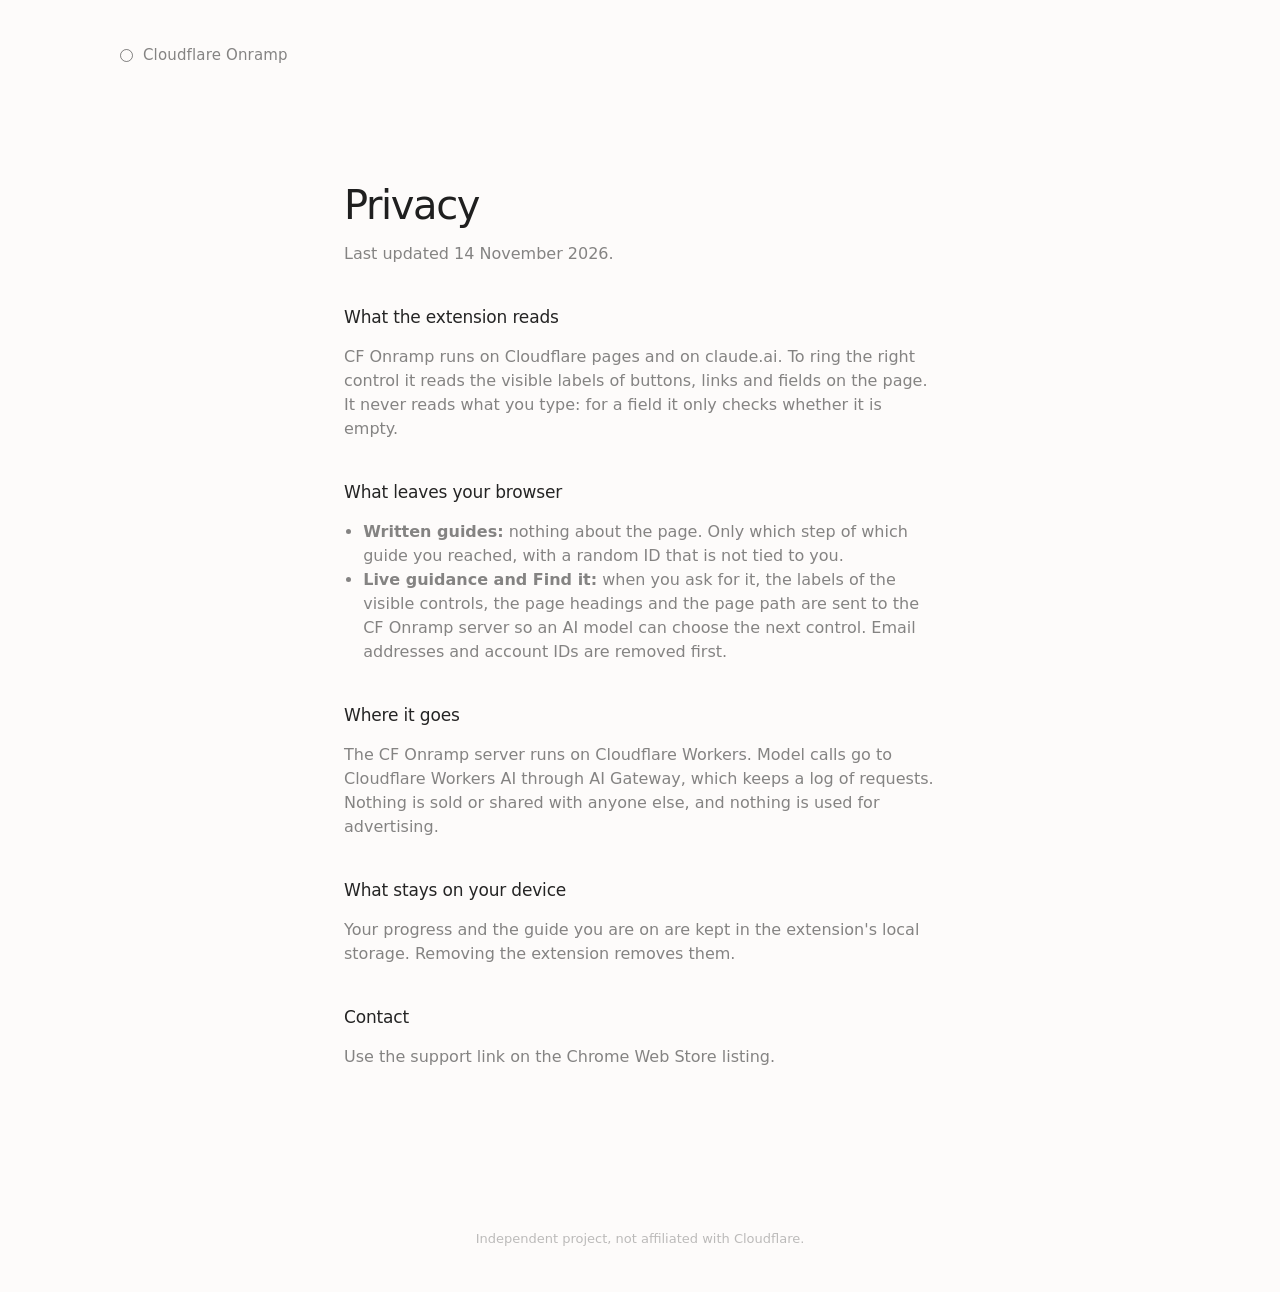
==== privacy.html @ 6c9c7704 "Publish site" ====
<!doctype html>
<html lang="en">
<head>
<meta charset="utf-8">
<meta name="viewport" content="width=device-width, initial-scale=1">
<meta name="color-scheme" content="light">
<title>Privacy | Cloudflare Onramp</title>
<link rel="icon" href="icons/icon128.png">
<link rel="stylesheet" href="site.css">
</head>
<body>
<header class="nav"><a class="brand" href="./"><span class="o"></span>Cloudflare Onramp</a></header>
<main class="doc">
  <h1>Privacy</h1>
  <p>Last updated 14 November 2026.</p>
  <h2>What the extension reads</h2>
  <p>CF Onramp runs on Cloudflare pages and on claude.ai. To ring the right control it reads the visible labels of buttons, links and fields on the page. It never reads what you type: for a field it only checks whether it is empty.</p>
  <h2>What leaves your browser</h2>
  <ul>
    <li><strong>Written guides:</strong> nothing about the page. Only which step of which guide you reached, with a random ID that is not tied to you.</li>
    <li><strong>Live guidance and Find it:</strong> when you ask for it, the labels of the visible controls, the page headings and the page path are sent to the CF Onramp server so an AI model can choose the next control. Email addresses and account IDs are removed first.</li>
  </ul>
  <h2>Where it goes</h2>
  <p>The CF Onramp server runs on Cloudflare Workers. Model calls go to Cloudflare Workers AI through AI Gateway, which keeps a log of requests. Nothing is sold or shared with anyone else, and nothing is used for advertising.</p>
  <h2>What stays on your device</h2>
  <p>Your progress and the guide you are on are kept in the extension's local storage. Removing the extension removes them.</p>
  <h2>Contact</h2>
  <p>Use the support link on the Chrome Web Store listing.</p>
</main>
<footer>Independent project, not affiliated with Cloudflare.</footer>
</body>
</html>
---- site.css ----
/* Light, quiet, one object on the page. Warm white paper, regular-weight type, text at 80% black, hairlines, no accent colour. */
:root {
  --paper: #fdfbfa; --raised: #fff; --ink: rgba(0, 0, 0, .82); --muted: rgba(0, 0, 0, .48); --faint: rgba(0, 0, 0, .26); --hair: rgba(0, 0, 0, .08); --fill: rgba(0, 0, 0, .045);
  --blue: #2f6fde;
  --lift: 0 0 0 .5px rgba(0, 0, 0, .08), 0 1px 2px rgba(0, 0, 0, .04), 0 30px 80px rgba(60, 50, 40, .12);
  --ringed: 0 0 0 1.5px #fff, 0 0 0 3px rgba(0, 0, 0, .3), 0 0 0 8px rgba(255, 255, 255, .7), 0 10px 26px rgba(0, 0, 0, .16);
  color-scheme: light;
}
* { box-sizing: border-box; }
html { -webkit-text-size-adjust: 100%; }
body { margin: 0; background: var(--paper); color: var(--ink); font: 400 16px/1.5 -apple-system, BlinkMacSystemFont, "SF Pro Text", "Inter", "Helvetica Neue", system-ui, sans-serif; -webkit-font-smoothing: antialiased; }
a { color: inherit; }
button { font: inherit; color: inherit; }
:focus-visible { outline: 1.5px solid rgba(0, 0, 0, .5); outline-offset: 3px; border-radius: 6px; }

/* nav: two quiet words, well clear of the top edge */
.nav { display: flex; align-items: center; justify-content: space-between; max-width: 1120px; margin: 0 auto; padding: 44px 40px 0; font-size: 15px; }
.brand { display: inline-flex; align-items: center; gap: 10px; color: var(--muted); text-decoration: none; letter-spacing: .01em; }
.o { width: 13px; height: 13px; border-radius: 50%; border: 1.5px solid var(--muted); }
.links { position: relative; display: flex; align-items: center; gap: 28px; }
.link { padding: 0; border: 0; background: none; color: var(--muted); text-decoration: none; cursor: pointer; transition: color .15s; }
.link:hover, .link[aria-expanded=true], .brand:hover { color: var(--ink); }
.pop { position: absolute; top: 36px; right: 0; z-index: 20; width: min(520px, calc(100vw - 40px)); padding: 18px 18px 16px; border-radius: 16px; background: rgba(255, 255, 255, .9); -webkit-backdrop-filter: blur(24px) saturate(160%); backdrop-filter: blur(24px) saturate(160%); box-shadow: var(--lift); }
.pop p { margin: 0 2px 12px; color: var(--muted); font-size: 14px; }
.codeblock { position: relative; }
code, pre, .chip { font-family: ui-monospace, "SF Mono", Menlo, monospace; }
pre { margin: 0; padding: 13px 48px 13px 14px; border-radius: 10px; background: var(--fill); white-space: pre-wrap; word-break: break-word; font-size: 12.5px; line-height: 1.55; color: var(--ink); }
.copyicon { position: absolute; top: 50%; right: 8px; transform: translateY(-50%); width: 32px; height: 32px; border: 0; border-radius: 8px; background: transparent; color: var(--muted); display: grid; place-items: center; cursor: pointer; }
.copyicon:hover { background: var(--fill); color: var(--ink); }
.copyicon .b { display: none; }
.copyicon.ok { color: var(--ink); }
.copyicon.ok .a { display: none; }
.copyicon.ok .b { display: inline; }

/* hero */
.hero { max-width: 720px; margin: 0 auto; padding: clamp(84px, 17vh, 176px) 24px 0; text-align: center; }
h1 { margin: 0; font-size: clamp(38px, 6vw, 62px); line-height: 1.06; font-weight: 500; letter-spacing: -.035em; color: rgba(0, 0, 0, .88); }
.lede { margin: 22px auto 0; max-width: 36em; font-size: clamp(17px, 1.8vw, 19px); line-height: 1.45; color: var(--muted); }

/* install: three quiet columns */
.install { display: grid; grid-template-columns: repeat(3, 1fr); gap: 56px; max-width: 1000px; margin: 0 auto; padding: clamp(72px, 13vh, 132px) 40px 0; }
.step { position: relative; }
.n { display: block; margin-bottom: 14px; color: var(--faint); font-size: 14px; font-variant-numeric: tabular-nums; }
h2 { margin: 0; font-size: 17px; line-height: 1.35; font-weight: 500; letter-spacing: -.01em; color: rgba(0, 0, 0, .86); }
.step p, .ways p { margin: 6px 0 0; color: var(--muted); font-size: 15px; line-height: 1.5; }
.btn { display: inline-flex; align-items: center; height: 38px; margin-top: 20px; padding: 0 18px; border-radius: 19px; background: rgba(0, 0, 0, .86); color: #fff; font-size: 14px; font-weight: 500; text-decoration: none; transition: background .15s; }
.btn:hover { background: #000; }
.chip { display: inline; padding: 1px 6px; border: 0; border-radius: 5px; background: var(--fill); color: var(--ink); font-size: .84em; text-decoration: none; cursor: pointer; user-select: text; -webkit-user-select: text; }
.chip:hover { background: rgba(0, 0, 0, .08); }
.said { margin-left: 6px; font-size: 13px; }
.said:empty { display: none; }

/* a small drawing of chrome://extensions with the two things to click ringed */
.crx { margin-top: 24px; padding: 16px 16px 18px; border-radius: 14px; background: var(--raised); box-shadow: var(--lift); font-size: 12.5px; line-height: 1.3; color: var(--ink); }
.crx-top { display: flex; align-items: center; justify-content: space-between; gap: 10px; }
.crx-title { color: var(--muted); }
.crx-dev { display: inline-flex; align-items: center; gap: 8px; padding: 5px 8px; white-space: nowrap; }
.tog { width: 26px; height: 15px; border-radius: 8px; background: var(--blue); position: relative; flex: none; }
.tog::after { content: ""; position: absolute; right: 2px; top: 2px; width: 11px; height: 11px; border-radius: 50%; background: #fff; }
.crx-row { display: flex; gap: 10px; margin-top: 20px; }
.crx-btn { display: inline-flex; align-items: center; height: 28px; padding: 0 13px; border-radius: 14px; box-shadow: inset 0 0 0 1px var(--hair); color: var(--blue); white-space: nowrap; }
.crx-btn.ghost { width: 74px; }
.mark { position: relative; border-radius: 9px; box-shadow: var(--ringed); }
.crx-btn.mark { border-radius: 14px; }
.mark::after { content: attr(data-n); position: absolute; top: -9px; left: -9px; width: 17px; height: 17px; border-radius: 50%; display: grid; place-items: center; background: rgba(0, 0, 0, .82); color: #fff; font-size: 10.5px; font-weight: 500; }

/* live demo: the one object on the page */
.stage { max-width: 1120px; margin: 0 auto; padding: clamp(84px, 15vh, 150px) 40px 0; }
.cap { margin: 0 0 22px; text-align: center; color: var(--muted); font-size: 14px; }
.frame { position: relative; height: 640px; border-radius: 18px; overflow: hidden; background: var(--raised); box-shadow: var(--lift); display: flex; flex-direction: column; font-size: 14px; line-height: 1.4; }
.frame .bar { flex: none; display: flex; justify-content: center; padding: 11px 14px; border-bottom: .5px solid var(--hair); }
.addr { max-width: 100%; padding: 4px 14px; border-radius: 8px; background: var(--fill); color: var(--muted); font-size: 12px; white-space: nowrap; overflow: hidden; text-overflow: ellipsis; }
.dash { flex: 1; display: flex; min-height: 0; position: relative; }
.side { flex: none; width: 214px; padding: 18px 12px; border-right: .5px solid var(--hair); display: flex; flex-direction: column; gap: 1px; font-size: 13px; overflow: hidden; }
.side span { padding: 6px 10px; border-radius: 7px; white-space: nowrap; }
.side .on { background: var(--fill); }
.side em { font-style: normal; color: var(--muted); padding: 14px 10px 4px; font-size: 12px; }
.side .acct { display: flex; align-items: center; gap: 9px; font-weight: 500; margin-bottom: 6px; }
.side .acct i { width: 16px; height: 16px; border-radius: 50%; background: var(--faint); }
.side .qs { display: flex; justify-content: space-between; margin-bottom: 8px; box-shadow: inset 0 0 0 .5px var(--faint); color: var(--muted); }
.side kbd { font: inherit; font-size: 11px; color: var(--faint); }
.page { flex: 1; min-width: 0; padding: 36px 40px; overflow: auto; position: relative; }
.page h1 { font-size: 22px; line-height: 1.2; letter-spacing: -.02em; font-weight: 600; margin: 0 0 4px; text-align: left; color: var(--ink); }
.page h2 { font-size: 15px; line-height: 1.3; letter-spacing: 0; font-weight: 600; margin: 22px 0 6px; color: var(--ink); }
.page p { margin: 4px 0; color: var(--muted); }
.page .row { display: flex; flex-wrap: wrap; align-items: center; gap: 10px; margin: 16px 0; }
.page .row.end { justify-content: flex-end; }
.page button, .page .btn2 { display: inline-flex; align-items: center; height: 32px; padding: 0 13px; border-radius: 8px; border: .5px solid var(--faint); background: var(--raised); color: var(--ink); font: inherit; font-size: 13px; font-weight: 500; text-decoration: none; cursor: pointer; }
.page .pri { background: var(--blue); border-color: transparent; color: #fff; }
.page .opt { display: flex; width: min(340px, 100%); height: 44px; margin: 8px 0; }
.page a:not(.btn2) { color: var(--blue); text-decoration: none; }
.page label { display: block; margin: 14px 0 5px; font-size: 13px; font-weight: 600; }
.page input, .page select { height: 32px; width: min(300px, 100%); padding: 0 10px; border-radius: 8px; border: .5px solid var(--faint); background: var(--raised); color: var(--ink); font: inherit; font-size: 13px; }
.page .fieldbox { display: flex; align-items: center; height: 36px; padding: 0 10px; border-radius: 8px; border: .5px solid var(--faint); color: var(--muted); font-size: 13px; }
.page .fieldbox input { width: auto; height: 30px; padding: 0; border: 0; background: transparent; }
.page .empty { margin-top: 26px; padding: 34px 20px; border: .5px dashed var(--faint); border-radius: 12px; text-align: center; color: var(--faint); }
.page [role=dialog] { position: absolute; left: 50%; top: 44px; transform: translateX(-50%); width: min(400px, calc(100% - 32px)); padding: 20px 22px; border-radius: 14px; background: var(--raised); box-shadow: 0 0 0 .5px var(--hair), 0 24px 60px rgba(0, 0, 0, .18); z-index: 2; }
.page [role=dialog] h2 { margin-top: 0; font-size: 17px; }
.page .veil { position: absolute; inset: 0; background: rgba(0, 0, 0, .1); z-index: 1; }
.wiz { max-width: 520px; margin-top: 18px; overflow: hidden; border-radius: 12px; box-shadow: inset 0 0 0 .5px var(--faint); }
.slides { display: flex; transition: transform .3s ease; }
.slides section { flex: none; width: 100%; padding: 4px 22px 18px; }
.page .li { margin: 10px 0; padding: 11px 13px; border-radius: 9px; box-shadow: inset 0 0 0 .5px var(--hair); font-size: 13px; color: var(--muted); }
.page .li strong { color: var(--ink); font-weight: 500; }
/* account home, as on a new Cloudflare account */
.home { text-align: center; }
.home .onb { display: inline-block; padding: 7px 16px; border-radius: 18px; box-shadow: inset 0 0 0 .5px var(--faint); font-size: 13px; font-weight: 500; }
.home h1 { text-align: center; font-size: 28px; margin: 22px 0 20px; }
.home .hs { display: flex; justify-content: space-between; align-items: center; max-width: 720px; margin: 0 auto; height: 40px; padding: 0 14px; border-radius: 9px; box-shadow: inset 0 0 0 .5px var(--faint); color: var(--faint); }
.home .cards { display: grid; grid-template-columns: repeat(3, 1fr); gap: 12px; max-width: 720px; margin: 22px auto 0; text-align: left; }
.home .c { padding: 8px 8px 14px; border-radius: 10px; box-shadow: inset 0 0 0 .5px var(--faint); display: flex; flex-direction: column; }
.home .art { height: 104px; border-radius: 6px; background: var(--fill); margin-bottom: 14px; }
.home .c h2 { margin: 0 6px 4px; font-size: 14px; font-weight: 500; }
.home .c p { margin: 0 6px 14px; font-size: 12px; line-height: 1.4; flex: 1; }
.home .c button, .home .c input { margin: 0 6px; align-self: flex-start; }
.home .c input { width: calc(100% - 12px); }

.try { display: flex; flex-wrap: wrap; justify-content: center; gap: 24px; margin-top: 26px; }
.try button { padding: 0; border: 0; background: none; color: var(--muted); font-size: 14px; cursor: pointer; transition: color .15s; }
.try button:hover { color: var(--ink); }

/* three ways, said plainly */
.ways { display: grid; grid-template-columns: repeat(3, 1fr); gap: 56px; max-width: 1000px; margin: 0 auto; padding: clamp(84px, 15vh, 150px) 40px 0; }

footer { max-width: 1120px; margin: 0 auto; padding: clamp(96px, 16vh, 160px) 40px 44px; color: var(--faint); font-size: 13px; text-align: center; }
footer a { color: var(--muted); }
.doc { max-width: 640px; margin: 0 auto; padding: clamp(64px, 13vh, 130px) 24px 0; }
.doc h1 { font-size: clamp(30px, 5vw, 40px); }
.doc h2 { font-size: 17px; margin-top: 40px; }
.doc p, .doc li { color: var(--muted); }
.doc ul { padding-left: 1.2em; }

@media (max-width: 820px) {
  .nav { padding: 30px 22px 0; }
  .links { gap: 18px; }
  .install, .ways { grid-template-columns: 1fr; gap: 44px; padding-left: 24px; padding-right: 24px; }
  .stage, footer { padding-left: 16px; padding-right: 16px; }
  .side { display: none; }
  .frame { height: 700px; }
  .page { padding: 24px 18px; }
  .home .cards { grid-template-columns: 1fr; }
  .home .art { height: 64px; }
}
@media (prefers-reduced-motion: reduce) { * { transition: none !important; } }
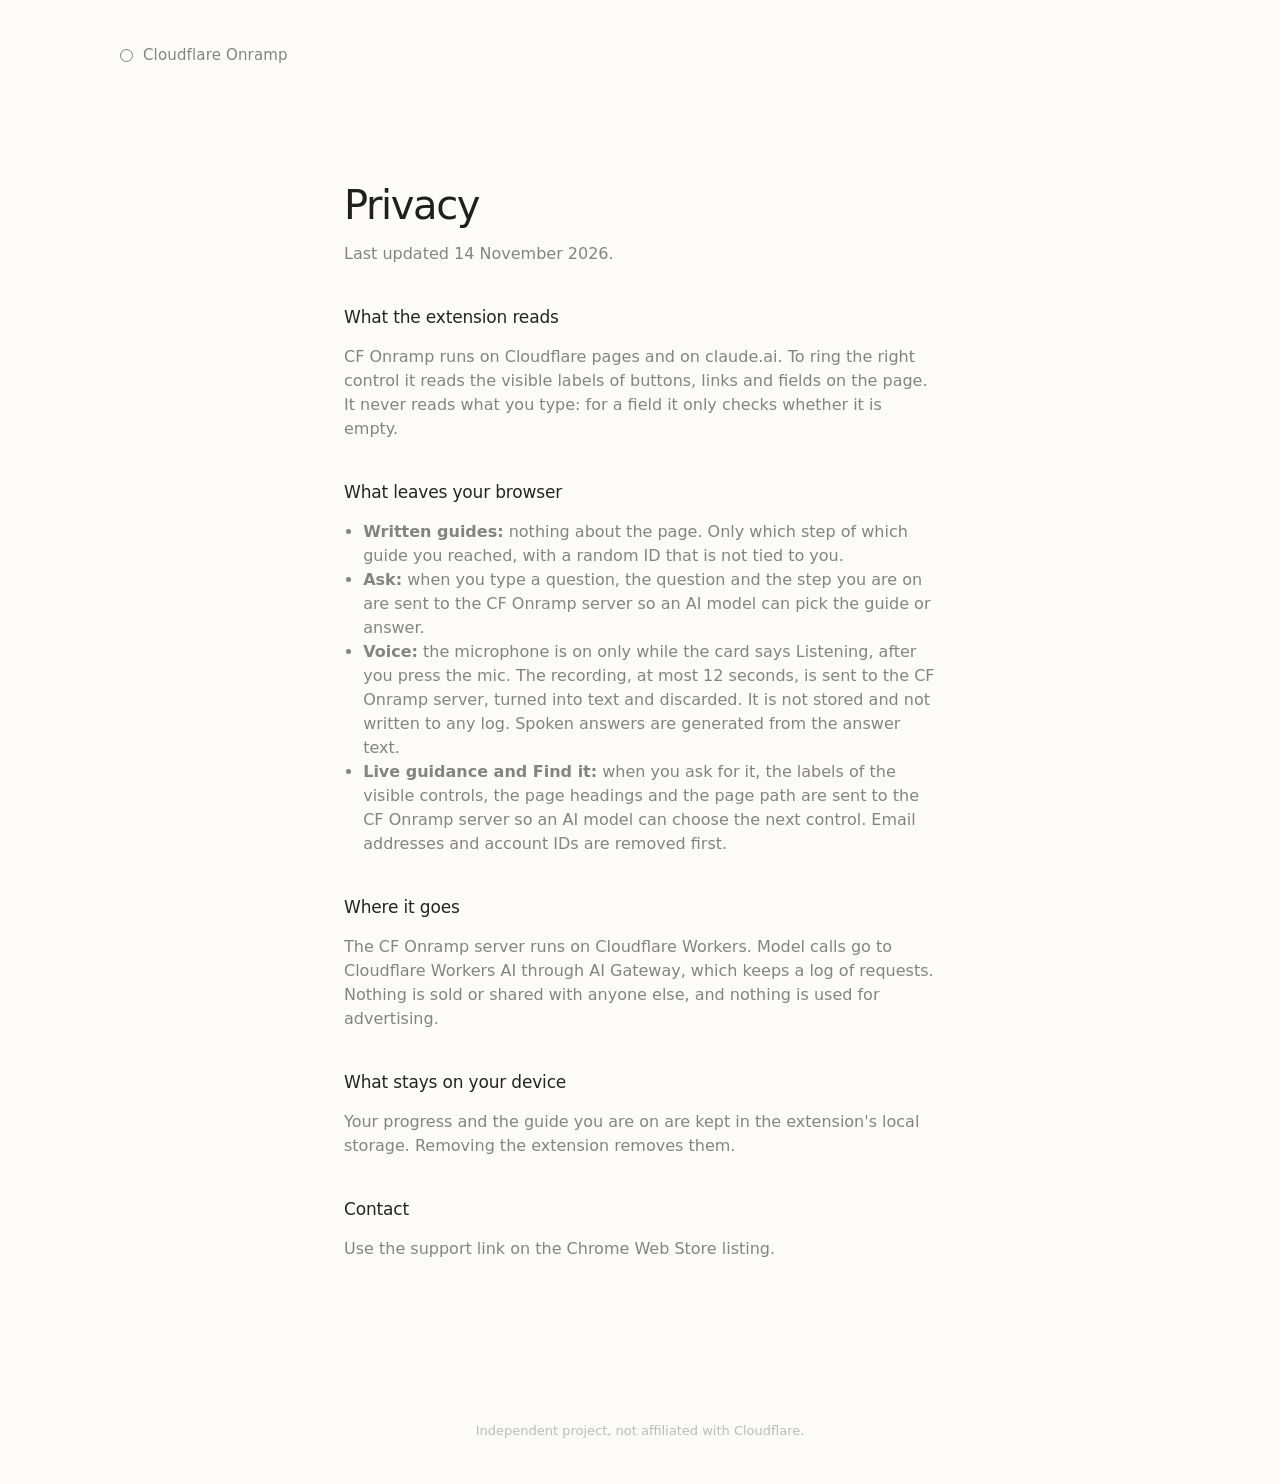
==== commit 03af4dd0: "Publish site" ====
--- a/privacy.html
+++ b/privacy.html
@@ -18,6 +18,8 @@
   <h2>What leaves your browser</h2>
   <ul>
     <li><strong>Written guides:</strong> nothing about the page. Only which step of which guide you reached, with a random ID that is not tied to you.</li>
+    <li><strong>Ask:</strong> when you type a question, the question and the step you are on are sent to the CF Onramp server so an AI model can pick the guide or answer.</li>
+    <li><strong>Voice:</strong> the microphone is on only while the card says Listening, after you press the mic. The recording, at most 12 seconds, is sent to the CF Onramp server, turned into text and discarded. It is not stored and not written to any log. Spoken answers are generated from the answer text.</li>
     <li><strong>Live guidance and Find it:</strong> when you ask for it, the labels of the visible controls, the page headings and the page path are sent to the CF Onramp server so an AI model can choose the next control. Email addresses and account IDs are removed first.</li>
   </ul>
   <h2>Where it goes</h2>
--- a/site.css
+++ b/site.css
@@ -43,8 +43,8 @@
 .n { display: block; margin-bottom: 14px; color: var(--faint); font-size: 14px; font-variant-numeric: tabular-nums; }
 h2 { margin: 0; font-size: 17px; line-height: 1.35; font-weight: 500; letter-spacing: -.01em; color: rgba(0, 0, 0, .86); }
 .step p, .ways p { margin: 6px 0 0; color: var(--muted); font-size: 15px; line-height: 1.5; }
-.btn { display: inline-flex; align-items: center; height: 38px; margin-top: 20px; padding: 0 18px; border-radius: 19px; background: rgba(0, 0, 0, .86); color: #fff; font-size: 14px; font-weight: 500; text-decoration: none; transition: background .15s; }
-.btn:hover { background: #000; }
+.btn { display: inline-flex; align-items: center; height: 38px; margin-top: 20px; padding: 0 18px; border-radius: 19px; background: #fff; color: var(--ink); font-size: 14px; font-weight: 500; text-decoration: none; box-shadow: 0 0 0 .5px rgba(0, 0, 0, .14), 0 1px 2px rgba(0, 0, 0, .08), 0 8px 22px rgba(60, 50, 40, .09); transition: box-shadow .15s; }
+.btn:hover { box-shadow: 0 0 0 .5px rgba(0, 0, 0, .2), 0 2px 4px rgba(0, 0, 0, .1), 0 12px 28px rgba(60, 50, 40, .14); }
 .chip { display: inline; padding: 1px 6px; border: 0; border-radius: 5px; background: var(--fill); color: var(--ink); font-size: .84em; text-decoration: none; cursor: pointer; user-select: text; -webkit-user-select: text; }
 .chip:hover { background: rgba(0, 0, 0, .08); }
 .said { margin-left: 6px; font-size: 13px; }
@@ -62,11 +62,20 @@
 .crx-btn.ghost { width: 74px; }
 .mark { position: relative; border-radius: 9px; box-shadow: var(--ringed); }
 .crx-btn.mark { border-radius: 14px; }
-.mark::after { content: attr(data-n); position: absolute; top: -9px; left: -9px; width: 17px; height: 17px; border-radius: 50%; display: grid; place-items: center; background: rgba(0, 0, 0, .82); color: #fff; font-size: 10.5px; font-weight: 500; }
+.mark::after { content: attr(data-n); position: absolute; top: -9px; left: -9px; width: 17px; height: 17px; border-radius: 50%; display: grid; place-items: center; background: #fff; color: var(--ink); box-shadow: 0 0 0 .5px rgba(0, 0, 0, .2), 0 1px 3px rgba(0, 0, 0, .14); font-size: 10.5px; font-weight: 600; }
 
 /* live demo: the one object on the page */
 .stage { max-width: 1120px; margin: 0 auto; padding: clamp(84px, 15vh, 150px) 40px 0; }
 .cap { margin: 0 0 22px; text-align: center; color: var(--muted); font-size: 14px; }
+/* ask: one quiet field above the demo; what you ask plays out in the frame below */
+.askbar { display: flex; align-items: center; gap: 2px; max-width: 520px; height: 48px; margin: 0 auto; padding: 0 7px; border-radius: 24px; background: #fff; box-shadow: 0 0 0 .5px rgba(0, 0, 0, .12), 0 1px 2px rgba(0, 0, 0, .06), 0 10px 30px rgba(60, 50, 40, .08); transition: box-shadow .15s; }
+.askbar:focus-within { box-shadow: 0 0 0 .5px rgba(0, 0, 0, .26), 0 1px 2px rgba(0, 0, 0, .08), 0 12px 34px rgba(60, 50, 40, .12); }
+.askbar input { flex: 1; min-width: 0; height: 100%; padding: 0 8px; border: 0; outline: none; background: transparent; color: var(--ink); font: inherit; font-size: 15px; }
+.askbar input::placeholder { color: var(--faint); }
+.askic { flex: none; width: 34px; height: 34px; padding: 0; border: 0; border-radius: 17px; background: transparent; color: var(--muted); display: grid; place-items: center; cursor: pointer; transition: background .15s, color .15s; }
+.askic:hover { background: var(--fill); color: var(--ink); }
+.askic[hidden] { display: none; }
+.askic[hidden] + input { padding-left: 14px; }
 .frame { position: relative; height: 640px; border-radius: 18px; overflow: hidden; background: var(--raised); box-shadow: var(--lift); display: flex; flex-direction: column; font-size: 14px; line-height: 1.4; }
 .frame .bar { flex: none; display: flex; justify-content: center; padding: 11px 14px; border-bottom: .5px solid var(--hair); }
 .addr { max-width: 100%; padding: 4px 14px; border-radius: 8px; background: var(--fill); color: var(--muted); font-size: 12px; white-space: nowrap; overflow: hidden; text-overflow: ellipsis; }
@@ -115,12 +124,13 @@
 .home .c button, .home .c input { margin: 0 6px; align-self: flex-start; }
 .home .c input { width: calc(100% - 12px); }
 
-.try { display: flex; flex-wrap: wrap; justify-content: center; gap: 24px; margin-top: 26px; }
-.try button { padding: 0; border: 0; background: none; color: var(--muted); font-size: 14px; cursor: pointer; transition: color .15s; }
-.try button:hover { color: var(--ink); }
+.try, .asks { display: flex; flex-wrap: wrap; justify-content: center; gap: 12px 24px; margin-top: 26px; }
+.asks { margin: 16px 0 34px; }
+.try button, .asks button { padding: 0; border: 0; background: none; color: var(--muted); font-size: 14px; cursor: pointer; transition: color .15s; }
+.try button:hover, .asks button:hover { color: var(--ink); }
 
-/* three ways, said plainly */
-.ways { display: grid; grid-template-columns: repeat(3, 1fr); gap: 56px; max-width: 1000px; margin: 0 auto; padding: clamp(84px, 15vh, 150px) 40px 0; }
+/* four ways, said plainly */
+.ways { display: grid; grid-template-columns: repeat(4, 1fr); gap: 44px; max-width: 1080px; margin: 0 auto; padding: clamp(84px, 15vh, 150px) 40px 0; }
 
 footer { max-width: 1120px; margin: 0 auto; padding: clamp(96px, 16vh, 160px) 40px 44px; color: var(--faint); font-size: 13px; text-align: center; }
 footer a { color: var(--muted); }
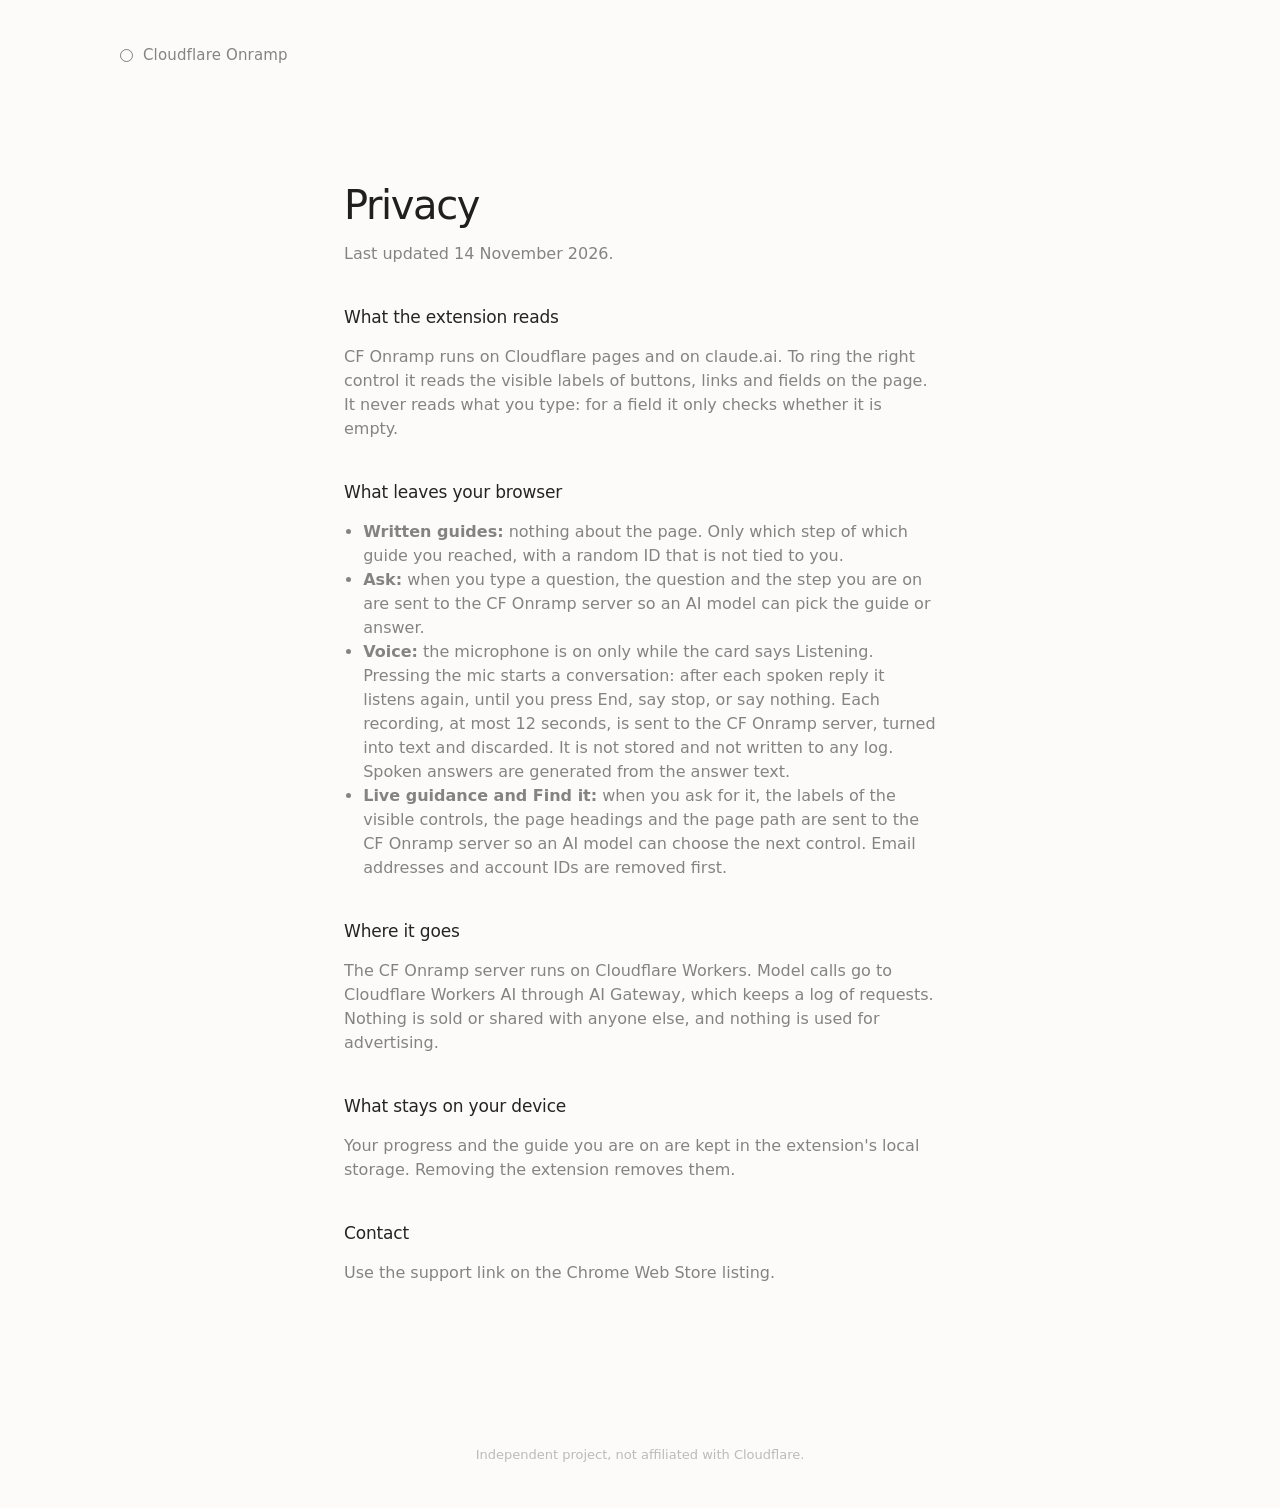
==== commit 7526e17a: "Publish site" ====
--- a/privacy.html
+++ b/privacy.html
@@ -19,7 +19,7 @@
   <ul>
     <li><strong>Written guides:</strong> nothing about the page. Only which step of which guide you reached, with a random ID that is not tied to you.</li>
     <li><strong>Ask:</strong> when you type a question, the question and the step you are on are sent to the CF Onramp server so an AI model can pick the guide or answer.</li>
-    <li><strong>Voice:</strong> the microphone is on only while the card says Listening, after you press the mic. The recording, at most 12 seconds, is sent to the CF Onramp server, turned into text and discarded. It is not stored and not written to any log. Spoken answers are generated from the answer text.</li>
+    <li><strong>Voice:</strong> the microphone is on only while the card says Listening. Pressing the mic starts a conversation: after each spoken reply it listens again, until you press End, say stop, or say nothing. Each recording, at most 12 seconds, is sent to the CF Onramp server, turned into text and discarded. It is not stored and not written to any log. Spoken answers are generated from the answer text.</li>
     <li><strong>Live guidance and Find it:</strong> when you ask for it, the labels of the visible controls, the page headings and the page path are sent to the CF Onramp server so an AI model can choose the next control. Email addresses and account IDs are removed first.</li>
   </ul>
   <h2>Where it goes</h2>
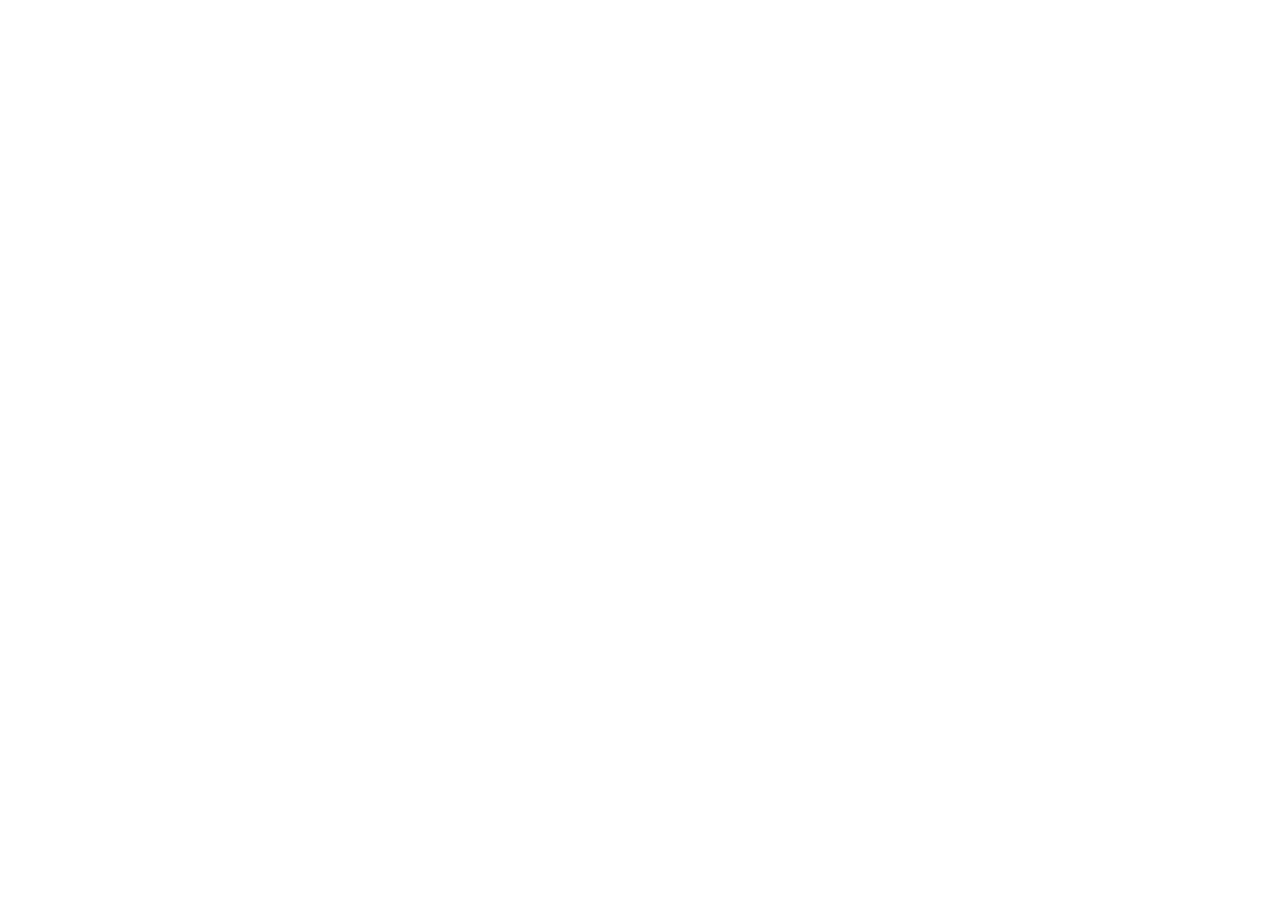
==== commit 9f8489ac: "Forward to the Worker: https://onramp.janezhang555l.workers.dev" ====
--- a/privacy.html
+++ b/privacy.html
@@ -3,32 +3,11 @@
 <head>
 <meta charset="utf-8">
 <meta name="viewport" content="width=device-width, initial-scale=1">
-<meta name="color-scheme" content="light">
-<title>Privacy | Cloudflare Onramp</title>
-<link rel="icon" href="icons/icon128.png">
-<link rel="stylesheet" href="site.css">
+<title>Cloudflare Onramp</title>
+<link rel="canonical" href="https://onramp.janezhang555l.workers.dev/privacy.html">
+<meta http-equiv="refresh" content="0; url=https://onramp.janezhang555l.workers.dev/privacy.html">
+<script>location.replace('https://onramp.janezhang555l.workers.dev/privacy.html' + location.search + location.hash);</script>
+<style>body{margin:0;min-height:100vh;display:grid;place-items:center;font:15px -apple-system,system-ui,sans-serif;color:rgba(0,0,0,.5);background:#fdfbfa}a{color:inherit}</style>
 </head>
-<body>
-<header class="nav"><a class="brand" href="./"><span class="o"></span>Cloudflare Onramp</a></header>
-<main class="doc">
-  <h1>Privacy</h1>
-  <p>Last updated 14 November 2026.</p>
-  <h2>What the extension reads</h2>
-  <p>CF Onramp runs on Cloudflare pages and on claude.ai. To ring the right control it reads the visible labels of buttons, links and fields on the page. It never reads what you type: for a field it only checks whether it is empty.</p>
-  <h2>What leaves your browser</h2>
-  <ul>
-    <li><strong>Written guides:</strong> nothing about the page. Only which step of which guide you reached, with a random ID that is not tied to you.</li>
-    <li><strong>Ask:</strong> when you type a question, the question and the step you are on are sent to the CF Onramp server so an AI model can pick the guide or answer.</li>
-    <li><strong>Voice:</strong> the microphone is on only while the card says Listening. Pressing the mic starts a conversation: after each spoken reply it listens again, until you press End, say stop, or say nothing. Each recording, at most 12 seconds, is sent to the CF Onramp server, turned into text and discarded. It is not stored and not written to any log. Spoken answers are generated from the answer text.</li>
-    <li><strong>Live guidance and Find it:</strong> when you ask for it, the labels of the visible controls, the page headings and the page path are sent to the CF Onramp server so an AI model can choose the next control. Email addresses and account IDs are removed first.</li>
-  </ul>
-  <h2>Where it goes</h2>
-  <p>The CF Onramp server runs on Cloudflare Workers. Model calls go to Cloudflare Workers AI through AI Gateway, which keeps a log of requests. Nothing is sold or shared with anyone else, and nothing is used for advertising.</p>
-  <h2>What stays on your device</h2>
-  <p>Your progress and the guide you are on are kept in the extension's local storage. Removing the extension removes them.</p>
-  <h2>Contact</h2>
-  <p>Use the support link on the Chrome Web Store listing.</p>
-</main>
-<footer>Independent project, not affiliated with Cloudflare.</footer>
-</body>
+<body><p>Cloudflare Onramp has moved to <a href="https://onramp.janezhang555l.workers.dev/privacy.html">onramp.janezhang555l.workers.dev</a>.</p></body>
 </html>
